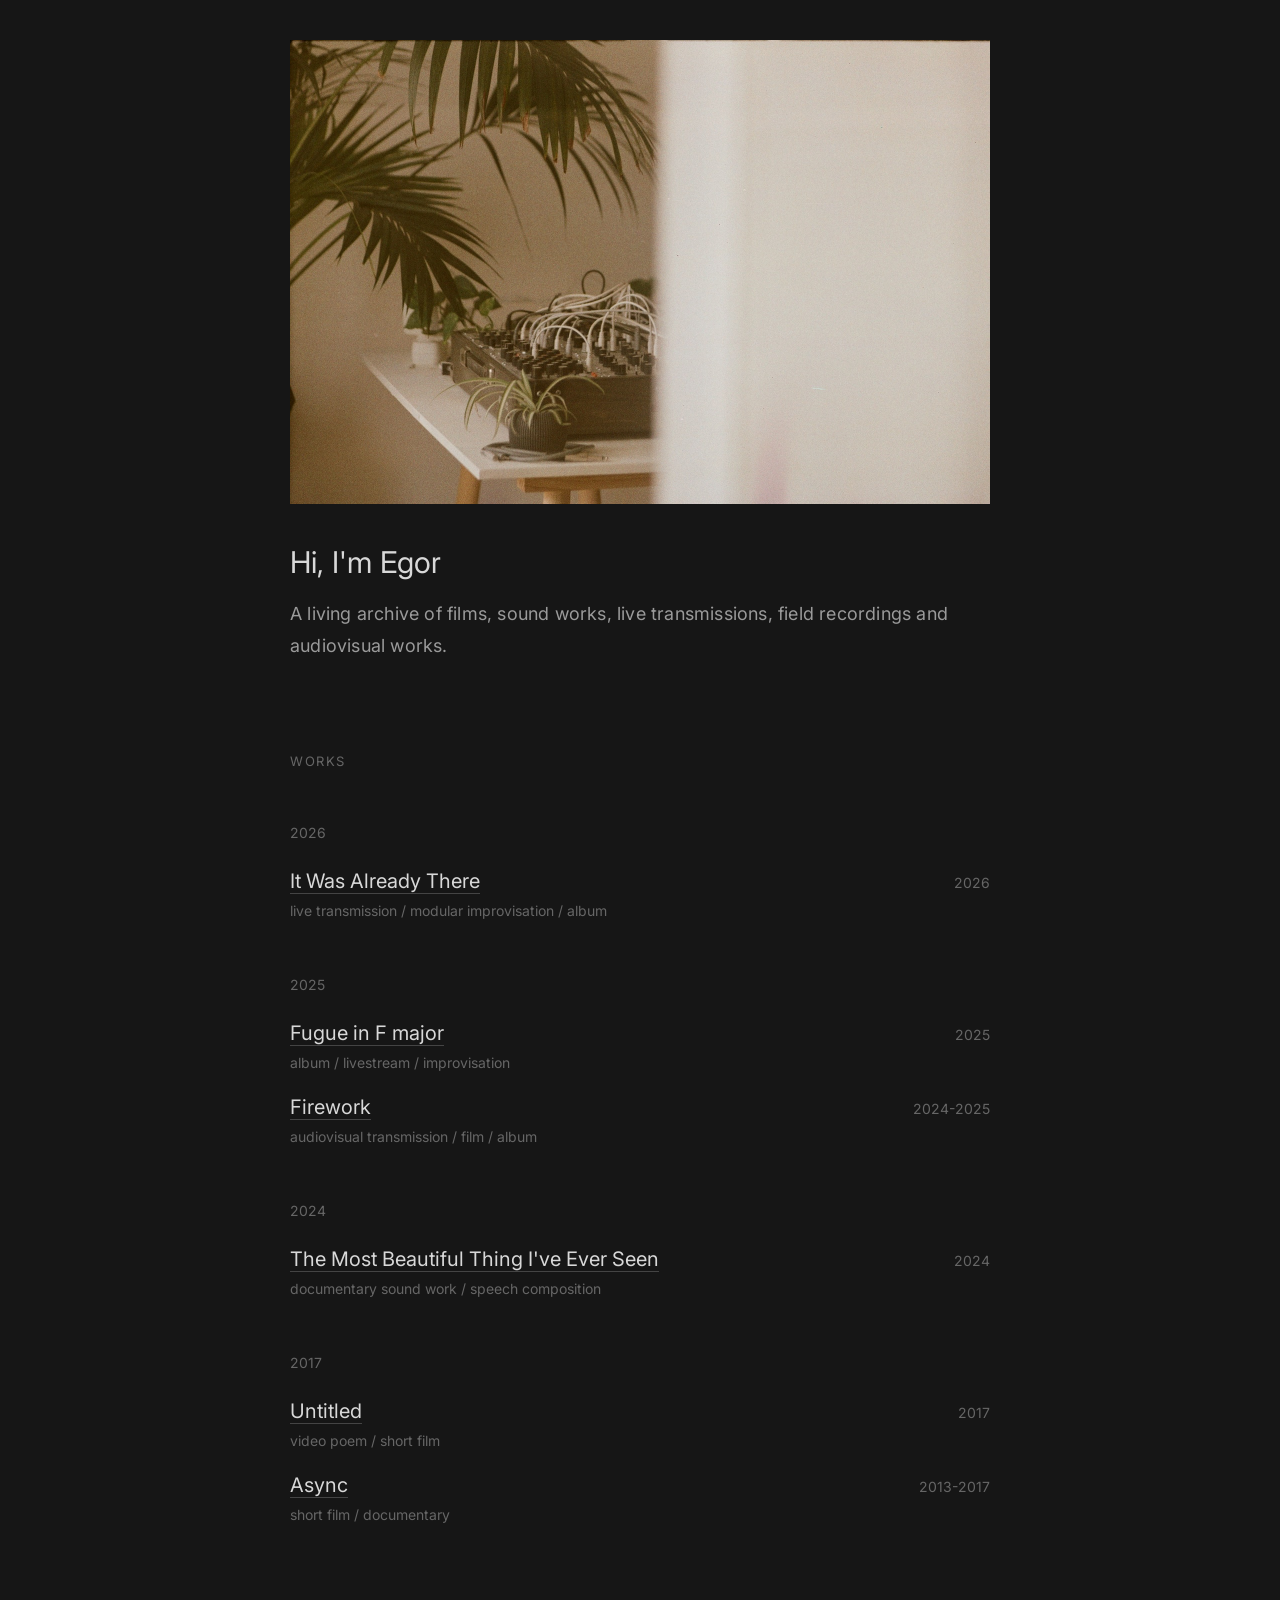
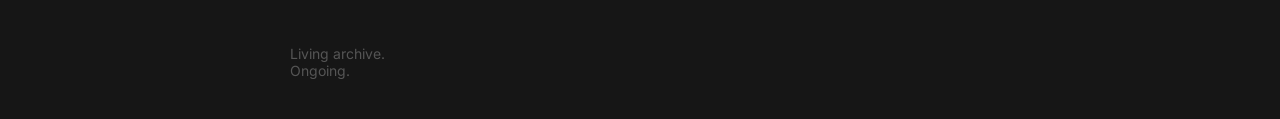
==== index.html @ 4ae6f691 "Update index.html" ====
<!DOCTYPE html>
<html lang="en">
<head>
  <meta charset="UTF-8">
  <meta name="viewport" content="width=device-width, initial-scale=1.0">

  <title>Egor Sevastyanov</title>

<link rel="preconnect"
href="https://fonts.googleapis.com">

<link rel="preconnect"
href="https://fonts.gstatic.com"
crossorigin>

<link
href="https://fonts.googleapis.com/css2?family=Inter:wght@300;400;500&display=swap"
rel="stylesheet">

  
  <link
  rel="stylesheet"
  href="styles/style.css">

  <link rel="icon" type="image/png" href="/favicon.png">


<meta property="og:title"
content="Living Archive">

  <meta property="og:site_name"
content="Egor Sevastyanov">

<meta property="og:description"
content="Living archive of films, sound works, live transmissions, field recordings and audiovisual works.">

<meta name="description"
content="Living archive of films, sound works, live transmissions, field recordings and audiovisual works.">
  
<meta property="og:image"
content="https://egorsevastyanov.com/images/og-home.jpg">

<meta property="og:type"
content="website">

<meta property="og:url"
content="https://egorsevastyanov.com/">

<meta name="twitter:card"
content="summary_large_image">

<meta name="twitter:title"
content="Egor Sevastyanov">

<meta name="twitter:description"
content="Living archive of films, sound works, live transmissions, field recordings and audiovisual works.">

<meta name="twitter:image"
content="https://egorsevastyanov.com/images/og-home.jpg">
  

</head>

<body>

<div class="container">

  <img
src="images/archive-hero.jpg"
class="hero-image">

<h1>
Hi, I'm Egor
</h1>

<p>
A living archive of films, sound works,
live transmissions,
field recordings
and audiovisual works.
</p>

<div class="work-list">

<div class="work-list-title">
WORKS
</div>

  
<div class="year-heading">
2026
</div>

  <div class="work-item">

<div class="work-header">

<a href="works/it-was-already-there/">
It Was Already There
</a>

<div class="work-date">
2026
</div>

</div>

<div class="work-type">
live transmission / modular improvisation / album
</div>

</div>

  

<div class="year-heading">
2025
</div>


<div class="work-item">

<div class="work-header">

<a href="works/fugue-in-f-major/">
Fugue in F major
</a>

<div class="work-date">
2025
</div>

</div>

<div class="work-type">
album / livestream / improvisation
</div>

</div>


<div class="work-item">

<div class="work-header">

<a href="works/firework/">
Firework
</a>

<div class="work-date">
2024-2025
</div>

</div>

<div class="work-type">
audiovisual transmission / film / album
</div>

</div>



<div class="year-heading">
2024
</div>
  
  <div class="work-item">

    <div class="work-header">
    <a href="works/the-most-beautiful-thing-ive-ever-seen/">
    The Most Beautiful Thing I've Ever Seen
    </a>
  
      <div class="work-date">
      2024
      </div>
  
      </div>
        <div class="work-type">
        documentary sound work / speech composition
        </div>
    </div>


 
 <div class="year-heading">
2017
</div>
  
  <div class="work-item">

    <div class="work-header">
    <a href="works/untitled/">
    Untitled
    </a>
  
      <div class="work-date">
      2017
      </div>
  
      </div>
        <div class="work-type">
        video poem / short film
        </div>
    </div> 



<div class="work-item">

<div class="work-header">

<a href="works/async/">
Async
</a>

<div class="work-date">
2013-2017
</div>

</div>

<div class="work-type">
short film / documentary
</div>

</div>


</div>


<div class="footer">

Living archive.<br>

Ongoing.

</div>


</div>

</body>
</html>
---- styles/style.css ----
body {

margin:0;

background:#161616;

color:#d8d8d8;

font-family:"Inter", sans-serif;
  

padding:40px;

box-sizing:border-box;

}

.container {

max-width:700px;

margin:0 auto;

}

.hero-image {

width:100%;

display:block;

margin-bottom:40px;

}

h1 {

font-size:30px;

font-weight:normal;

margin-bottom:10px;

}

p {

font-size:18px;

line-height:1.8;

letter-spacing:0.2px;

color:#9a9a9a;

margin-bottom:24px;

}

.year {

font-size:16px;

color:#666;

margin-bottom:40px;

}

.meta {

margin-bottom:60px;

}

.meta p {

font-size:15px;

line-height:1.6;

color:#666;

margin-bottom:18px;

}

.bandcamp {

margin-top:70px;

margin-bottom:70px;

}

.album-player iframe {

height:621px;

}

.track-player iframe {

height:520px;

}

.credits {

margin-top:80px;

}

.credits p {

font-size:15px;

line-height:1.7;

color:#777;

margin-bottom:22px;

}

.back-link {

margin-top:90px;

margin-bottom:20px;

font-size:15px;

}

.play-button {

cursor:pointer;

width:80px;
height:80px;

border-radius:50%;

background:rgba(0,0,0,0.55);

position:absolute;

top:50%;
left:50%;

transform:translate(-50%,-50%);

display:flex;
align-items:center;
justify-content:center;

font-size:24px;
font-weight:300;

backdrop-filter:blur(3px);

color:white;

transition:0.2s;
}

.video-placeholder {

position:absolute;

top:0;
left:0;

width:100%;
height:100%;

cursor:pointer;

}

.video-placeholder img {

width:100%;
height:100%;

object-fit:cover;

display:block;

}

.video-placeholder:hover .play-button {

background:rgba(0,0,0,0.75);

}

.video {

margin-top:60px;

margin-bottom:60px;

width:100%;

line-height:0;

}

.video-wrapper {

position:relative;

width:100%;

padding-top:56.25%;

overflow:hidden;

}

.video-wrapper iframe {

position:absolute;

top:0;

left:0;

width:100%;

height:100%;

border:0;

display:block;

}

.work-list {

margin-top:90px;

}

.work-list-title {

font-size:13px;

letter-spacing:1.5px;

color:#666;

margin-bottom:50px;

}

.year-heading {

font-size:14px;

color:#666;

margin-top:55px;

margin-bottom:28px;

}

.work-item {

margin-bottom:22px;

}

.work-header {

display:flex;

justify-content:space-between;

align-items:baseline;

gap:20px;

}

.work-header a {

font-size:20px;

}

.work-date {

font-size:14px;

color:#666;

flex-shrink:0;

}

.related {

margin-top:60px;
margin-bottom:60px;

}

.related p {

font-size:15px;
color:#777;

}

.work-type {

font-size:14px;

color:#666;

margin-top:6px;

line-height:1.5;

}

.footer {

margin-top:120px;

font-size:14px;

color:#555;

}

a {

color:#d8d8d8;

text-decoration:none;

border-bottom:1px solid #444;

transition:0.2s;

}

a:hover {

color:white;

border-color:white;

}
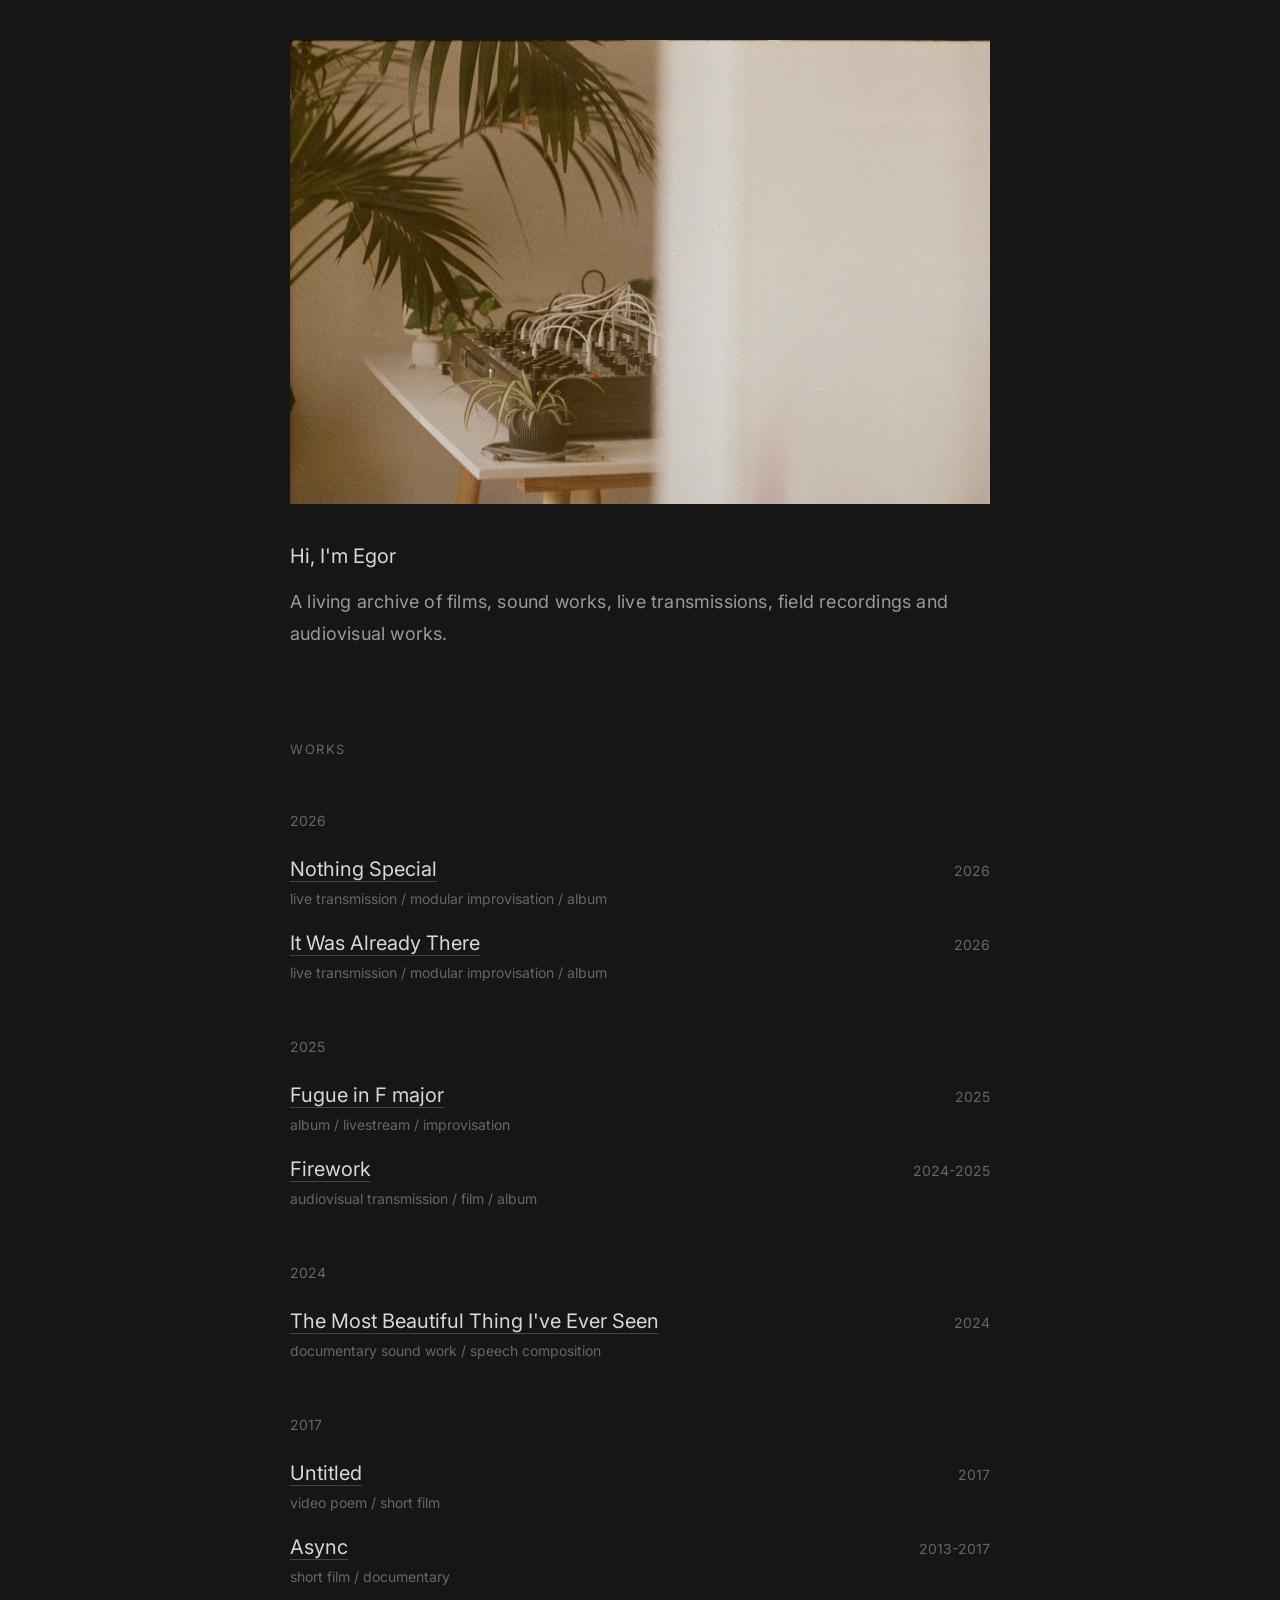
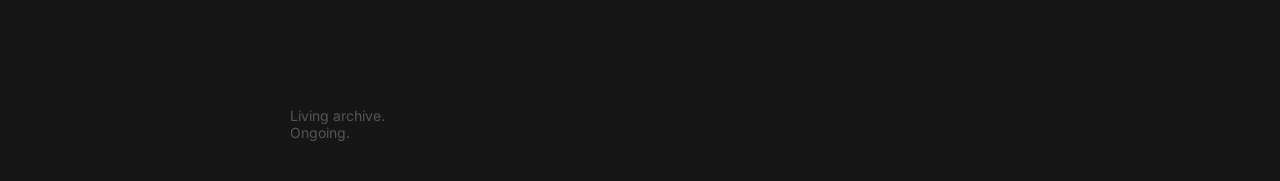
==== commit 9e48b79d: "Update index.html" ====
--- a/index.html
+++ b/index.html
@@ -39,6 +39,12 @@
   
 <meta property="og:image"
 content="https://egorsevastyanov.com/images/og-home.jpg">
+
+  <meta property="og:image:width"
+content="1200">
+
+<meta property="og:image:height"
+content="630">
 
 <meta property="og:type"
 content="website">
@@ -91,6 +97,29 @@
 2026
 </div>
 
+    <div class="work-item">
+
+<div class="work-header">
+
+<a href="works/nothing-special/">
+Nothing Special
+</a>
+
+<div class="work-date">
+2026
+</div>
+
+</div>
+
+<div class="work-type">
+live transmission / modular improvisation / album
+</div>
+
+</div>
+
+
+
+  
   <div class="work-item">
 
 <div class="work-header">
--- a/styles/style.css
+++ b/styles/style.css
@@ -35,11 +35,8 @@
 
 h1 {
 
-font-size:30px;
-
-font-weight:normal;
-
-margin-bottom:10px;
+font-size:20px;
+font-weight:400;
 
 }
 
@@ -357,3 +354,25 @@
 border-color:white;
 
 }
+
+.image-pair {
+
+display:grid;
+
+grid-template-columns:1fr 1fr;
+
+gap:16px;
+
+margin:70px 0;
+
+}
+
+.image-pair img {
+
+width:100%;
+
+height:auto;
+
+display:block;
+
+}
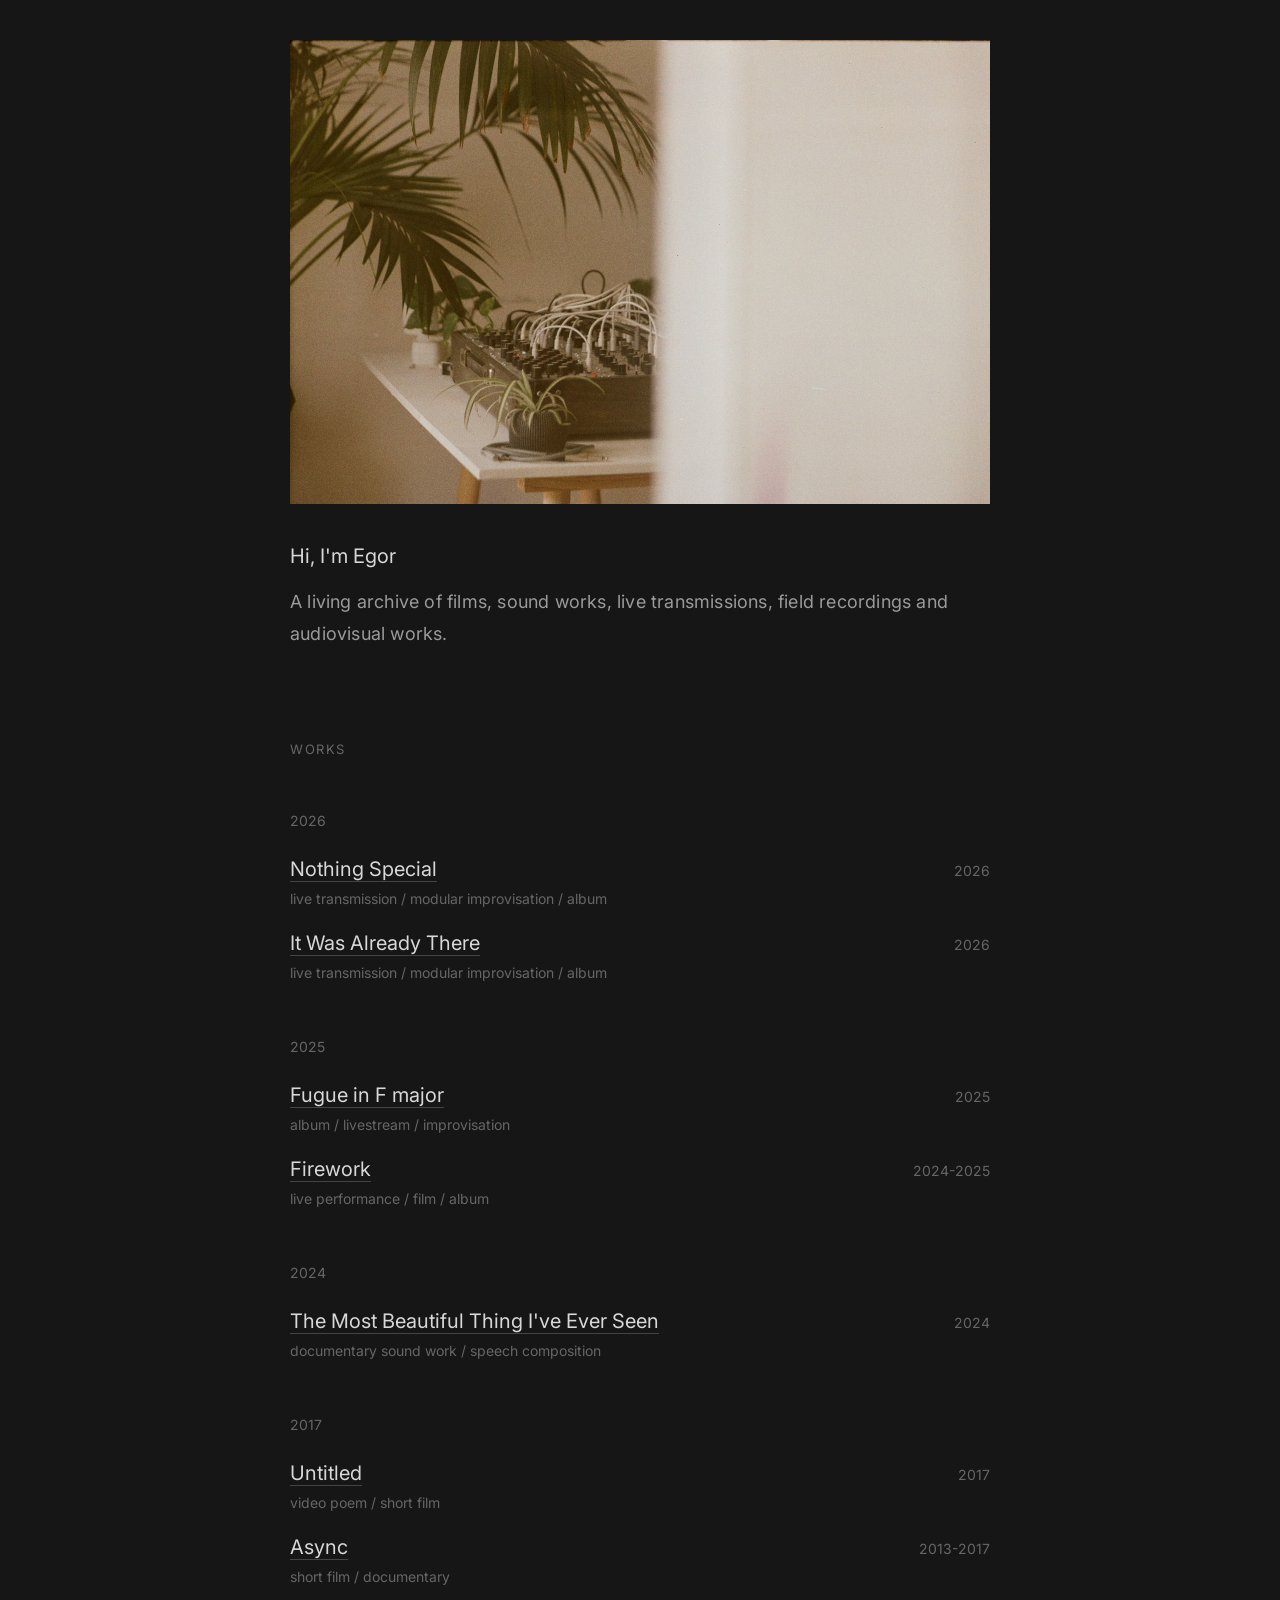
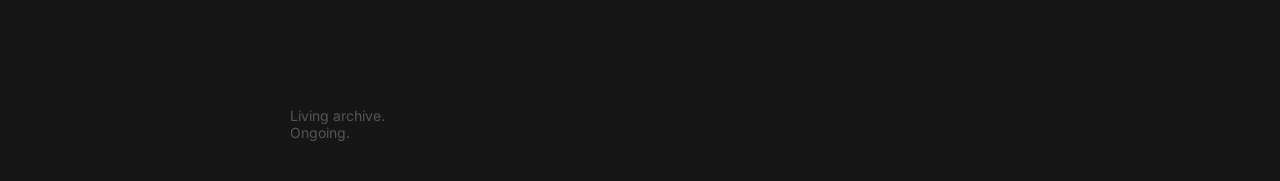
==== commit 9ef1a077: "Update index.html" ====
--- a/index.html
+++ b/index.html
@@ -183,7 +183,7 @@
 </div>
 
 <div class="work-type">
-audiovisual transmission / film / album
+live performance / film / album
 </div>
 
 </div>
--- a/styles/style.css
+++ b/styles/style.css
@@ -1,3 +1,5 @@
+@import url('https://fonts.googleapis.com/css2?family=Inter:wght@300;400;500&display=swap');
+
 body {
 
 margin:0;
@@ -376,3 +378,16 @@
 display:block;
 
 }
+
+.container > p a,
+.section p a {
+  color: inherit;
+  text-decoration: underline;
+  text-decoration-color: #555;
+  text-underline-offset: 3px;
+}
+
+.container > p a:hover,
+.section p a:hover {
+  color: #d8d8d8;
+}
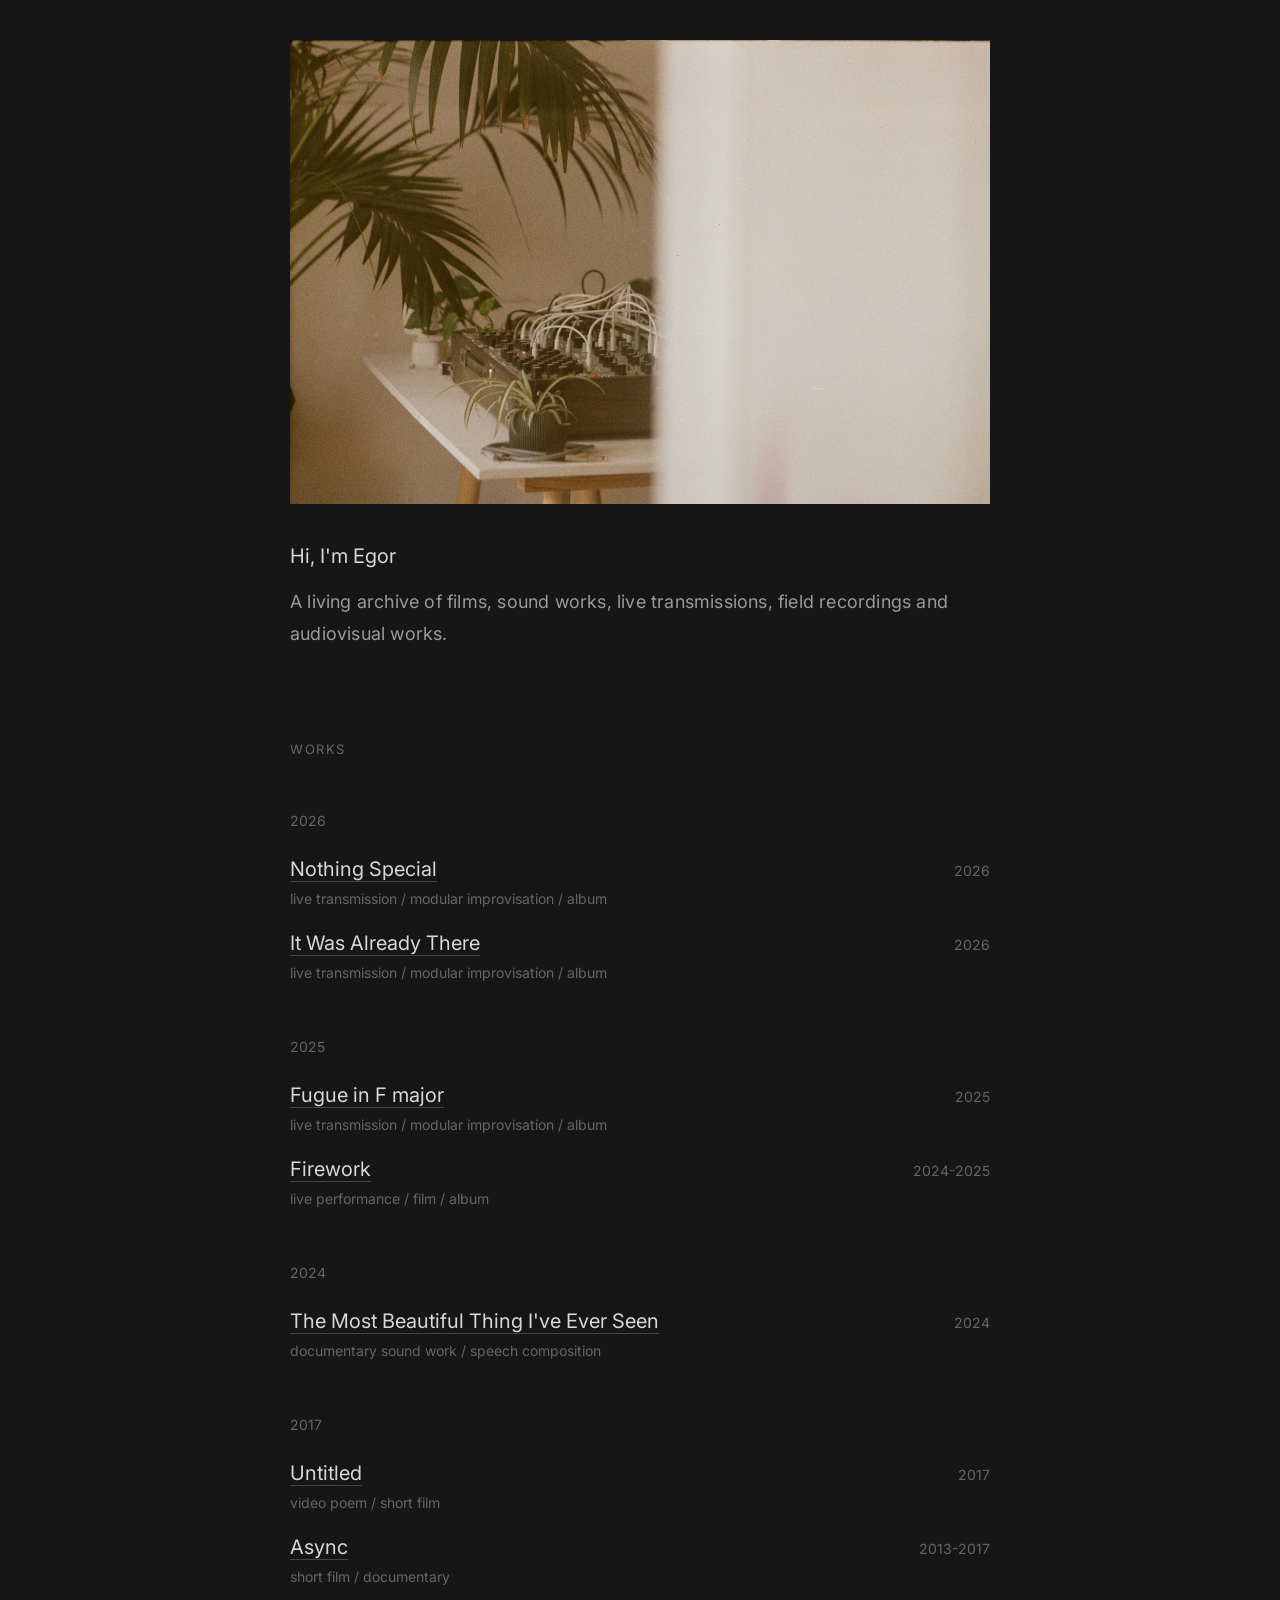
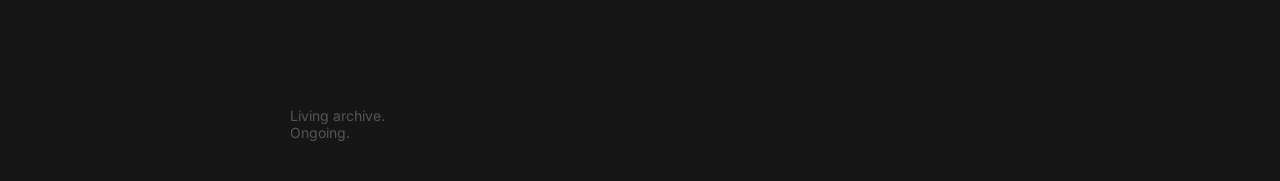
==== commit 60701197: "Update index.html" ====
--- a/index.html
+++ b/index.html
@@ -162,7 +162,7 @@
 </div>
 
 <div class="work-type">
-album / livestream / improvisation
+live transmission / modular improvisation / album
 </div>
 
 </div>
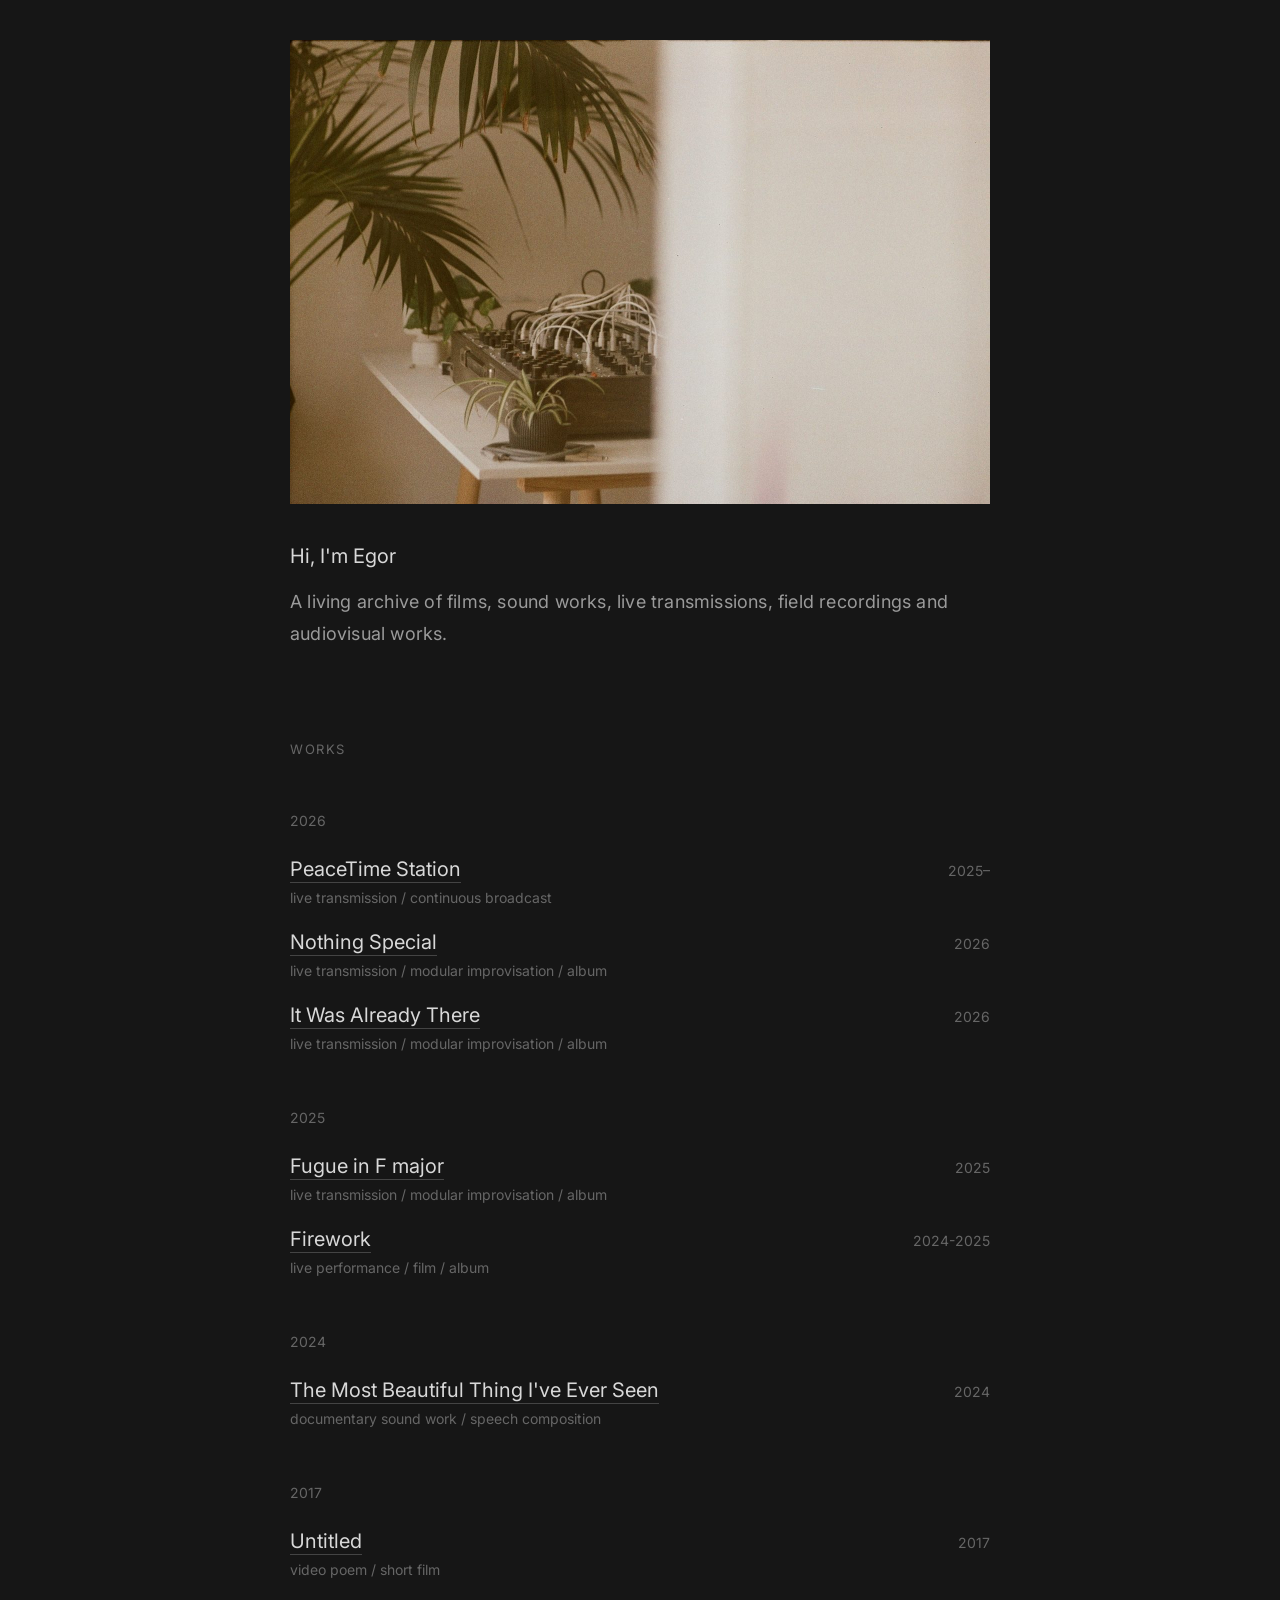
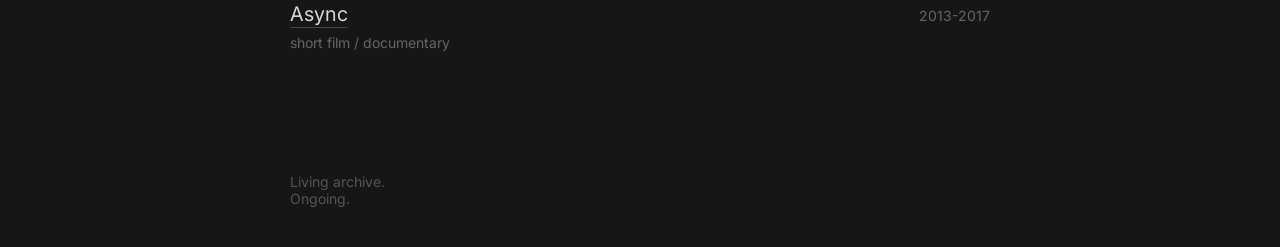
==== commit b316e250: "Add files via upload" ====
--- a/index.html
+++ b/index.html
@@ -97,6 +97,27 @@
 2026
 </div>
 
+<div class="work-item">
+
+<div class="work-header">
+
+<a href="works/peacetime-station/">
+PeaceTime Station
+</a>
+
+<div class="work-date">
+2025–
+</div>
+
+</div>
+
+<div class="work-type">
+live transmission / continuous broadcast
+</div>
+
+</div>
+
+
     <div class="work-item">
 
 <div class="work-header">
--- a/styles/style.css
+++ b/styles/style.css
@@ -391,3 +391,75 @@
 .section p a:hover {
   color: #d8d8d8;
 }
+
+.bandcamp {
+  container-type: inline-size;
+}
+
+.bandcamp iframe {
+  height: calc(100cqw + 122px + var(--tracks, 0) * 33px) !important;
+}
+
+@container (max-width: 299px) {
+  .bandcamp iframe {
+    height: calc(100cqw + 140px + var(--tracks, 0) * 33px) !important;
+  }
+}
+
+.work-header a {
+  border-bottom: none;
+  text-decoration: underline;
+  text-decoration-color: #444;
+  text-decoration-thickness: 1px;
+  text-underline-offset: 6px;
+}
+
+.work-header a:hover {
+  text-decoration-color: white;
+}
+
+/* PeaceTime Station */
+.video-placeholder.no-image {
+  background: #222;
+}
+.station-live {
+  margin-bottom: 18px;
+}
+.on-air {
+  font-size: 14px;
+  color: #666;
+  margin-top: 0;
+  margin-bottom: 70px;
+}
+.on-air-dot {
+  display: inline-block;
+  width: 7px;
+  height: 7px;
+  border-radius: 50%;
+  background: #a8473b;
+  margin-right: 8px;
+  vertical-align: 1px;
+}
+.transmission {
+  margin-top: 0;
+  margin-bottom: 14px;
+}
+.transmission-title {
+  font-size: 16px;
+  color: #d8d8d8;
+  margin-top: 0;
+  margin-bottom: 4px;
+}
+.transmission-date {
+  font-size: 14px;
+  color: #666;
+  margin-top: 0;
+  margin-bottom: 14px;
+}
+.transmission-text {
+  font-size: 15px;
+  line-height: 1.7;
+  color: #777;
+  margin-top: 0;
+  margin-bottom: 70px;
+}
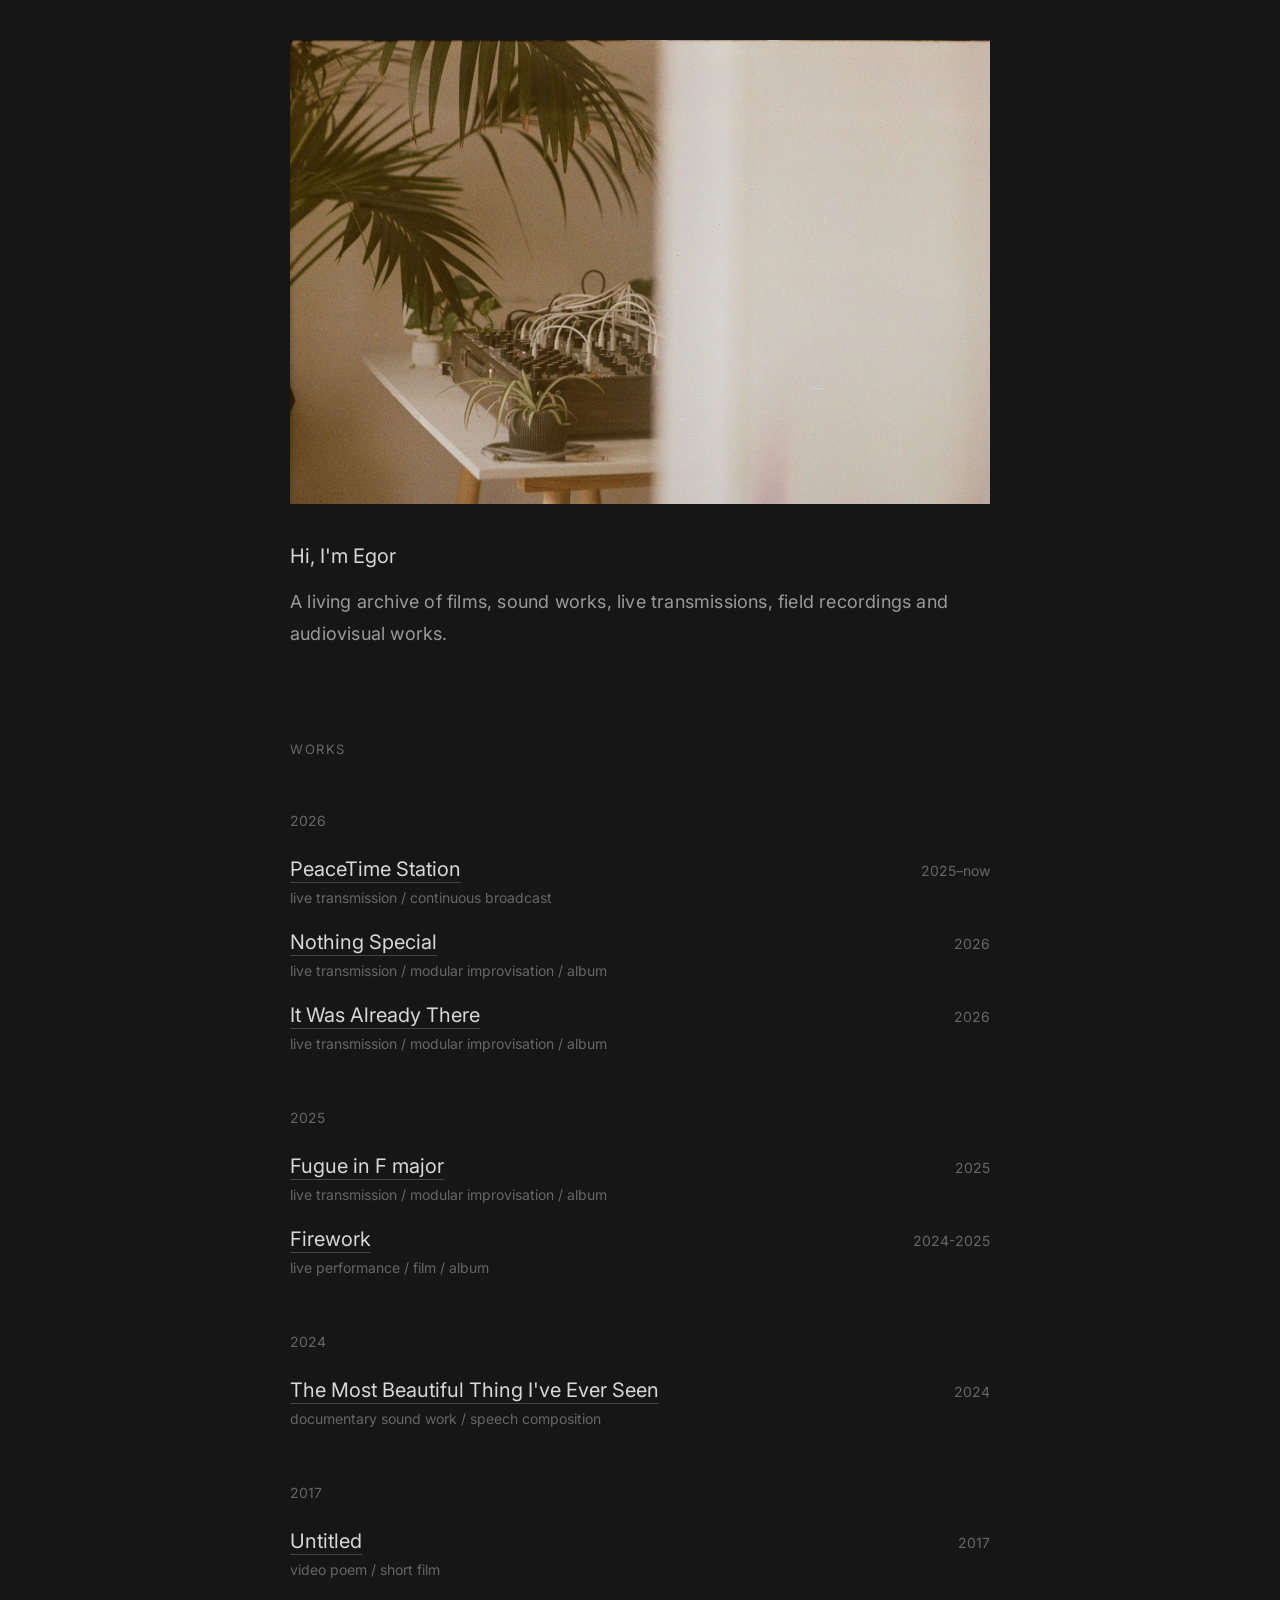
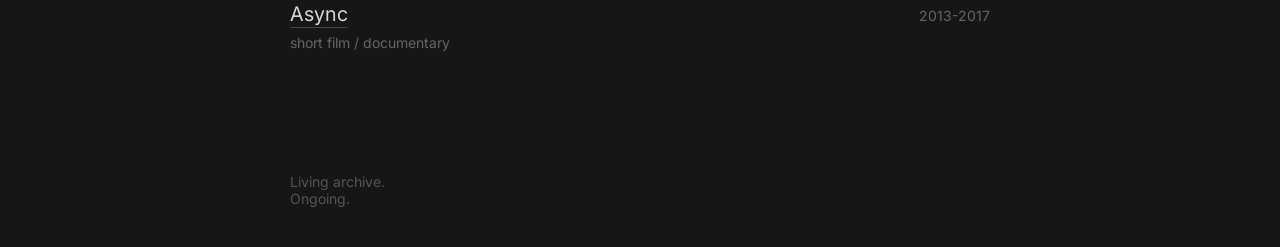
==== commit c8a1c722: "Update index.html" ====
--- a/index.html
+++ b/index.html
@@ -106,7 +106,7 @@
 </a>
 
 <div class="work-date">
-2025–
+2025–now
 </div>
 
 </div>
--- a/styles/style.css
+++ b/styles/style.css
@@ -463,3 +463,6 @@
   margin-top: 0;
   margin-bottom: 70px;
 }
+.station-live .play-button {
+  top: 30%;
+}
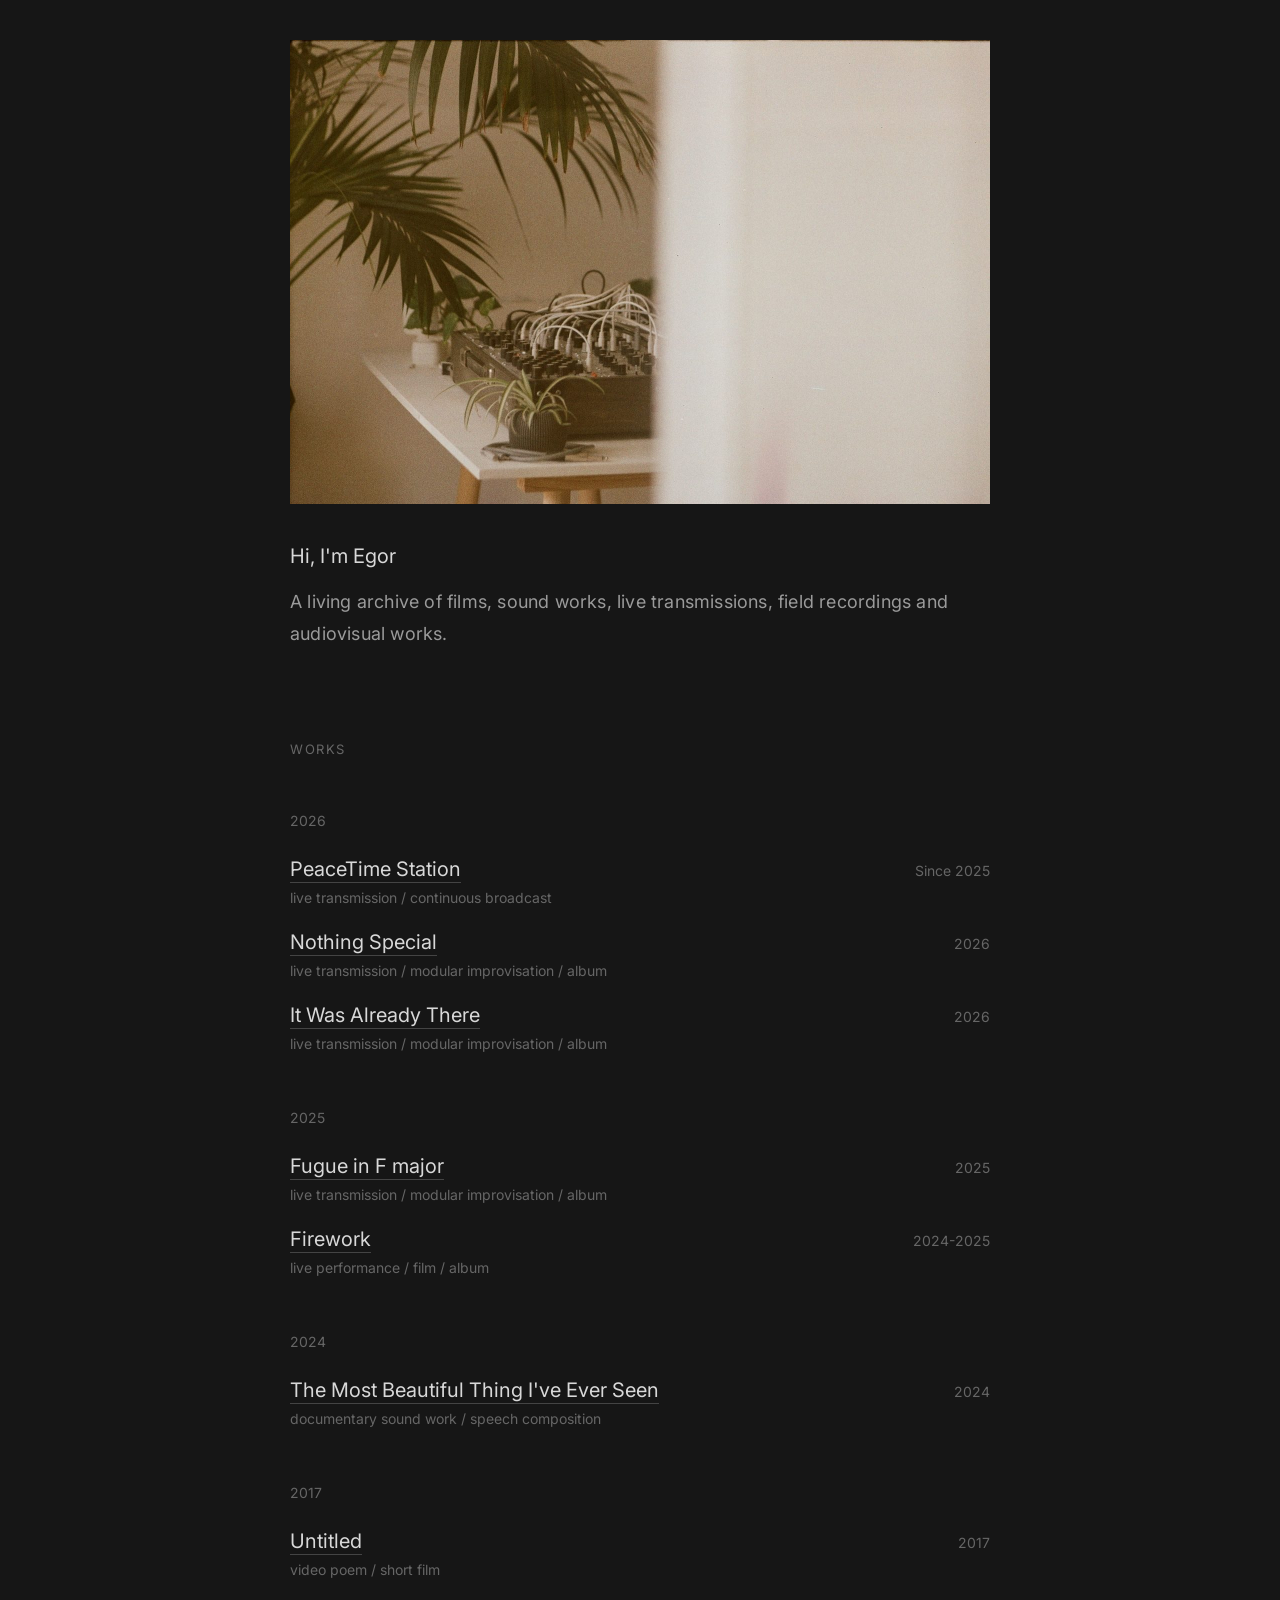
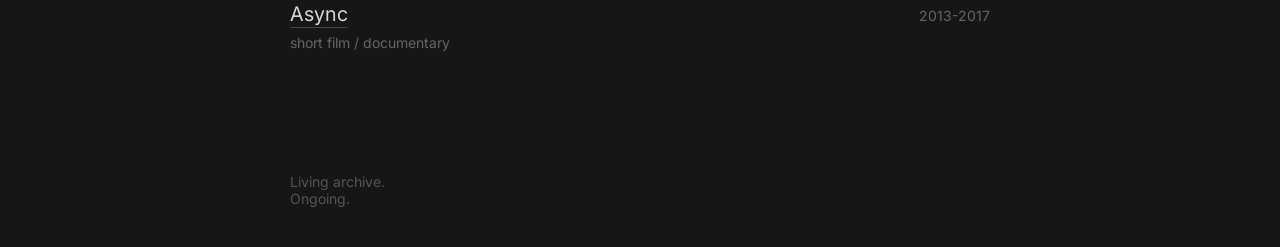
==== commit d95fb84e: "Update index.html" ====
--- a/index.html
+++ b/index.html
@@ -106,7 +106,7 @@
 </a>
 
 <div class="work-date">
-2025–now
+Since 2025
 </div>
 
 </div>
